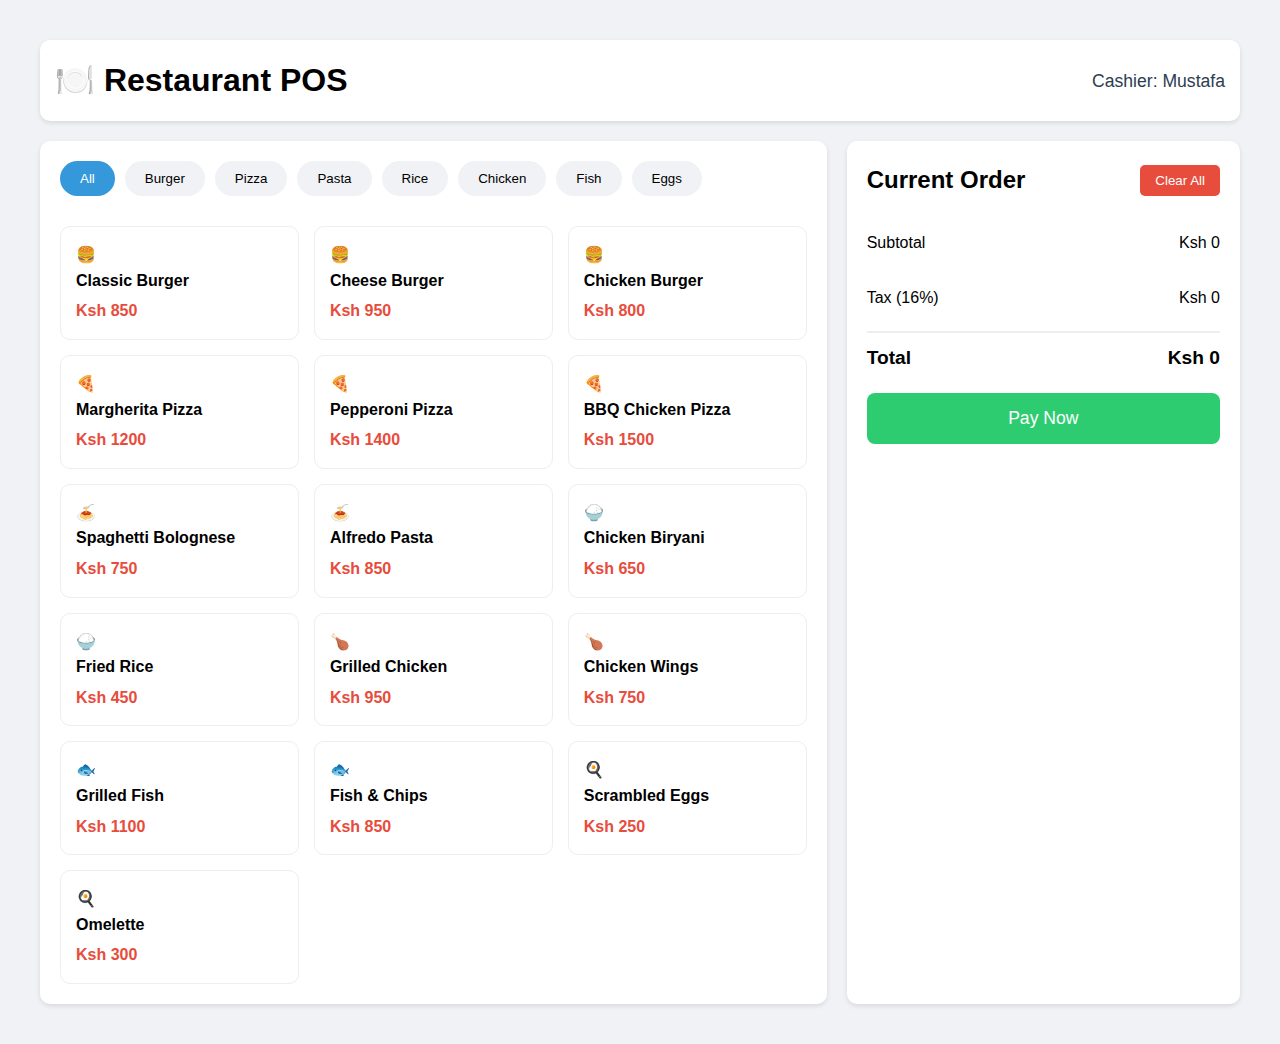
==== cashier/index.html @ 1b809625 "resturent" ====
<!DOCTYPE html>
<html lang="en">

<head>
  <meta charset="UTF-8">
  <meta name="viewport" content="width=device-width, initial-scale=1.0">
  <title>Restaurant POS System</title>
  <link rel="stylesheet" href="css/styles.css">
</head>

<body>
  <div class="container">
    <header>
      <div class="logo">
        <h1>🍽️ Restaurant POS</h1>
      </div>
      <div class="user-info">
        <span>Cashier: Mustafa</span>
      </div>
    </header>

    <div class="main-content">
      <div class="menu-section">
        <div class="categories">
          <button class="category-btn active">All</button>
          <button class="category-btn">Burger</button>
          <button class="category-btn">Pizza</button>
          <button class="category-btn">Pasta</button>
          <button class="category-btn">Rice</button>
          <button class="category-btn">Chicken</button>
          <button class="category-btn">Fish</button>
          <button class="category-btn">Eggs</button>
        </div>

        <div class="menu-grid">
          <!-- Menu items will be added by JavaScript -->
        </div>
      </div>

      <div class="order-section">
        <div class="order-header">
          <h2>Current Order</h2>
          <button class="clear-btn" onclick="clearOrder()">Clear All</button>
        </div>

        <div class="order-items" id="order-items">
          <!-- Order items will be added here -->
        </div>

        <div class="order-summary">
          <div class="subtotal">
            <span>Subtotal</span>
            <span>Ksh <span id="subtotal">0</span></span>
          </div>
          <div class="tax">
            <span>Tax (16%)</span>
            <span>Ksh <span id="tax">0</span></span>
          </div>
          <div class="total">
            <span>Total</span>
            <span>Ksh <span id="total">0</span></span>
          </div>
          <button class="pay-btn" onclick="processPayment()">Pay Now</button>
        </div>
      </div>
    </div>
  </div>

  <!-- Sale Complete Modal -->
  <div id="sale-modal" class="modal">
    <div class="modal-content">
      <h2>Sale Complete!</h2>
      <p id="modal-total"></p>
    </div>
  </div>

  <script src="js/script.js"></script>
</body>

</html>
---- cashier/css/styles.css ----
/* Reset */
* {
  margin: 0;
  padding: 0;
  box-sizing: border-box;
}

/* Basic Styles */
body {
  font-family: 'Segoe UI', Tahoma, Geneva, Verdana, sans-serif;
  line-height: 1.6;
  padding: 20px;
  background-color: #f0f2f5;
}

.container {
  max-width: 1400px;
  margin: 0 auto;
  padding: 20px;
}

header {
  display: flex;
  justify-content: space-between;
  align-items: center;
  padding: 15px;
  background: white;
  border-radius: 10px;
  margin-bottom: 20px;
  box-shadow: 0 2px 5px rgba(0, 0, 0, 0.1);
}

.user-info {
  font-size: 1.1em;
  color: #2c3e50;
}

.main-content {
  display: grid;
  grid-template-columns: 2fr 1fr;
  gap: 20px;
}

.menu-section {
  background: white;
  border-radius: 10px;
  padding: 20px;
  box-shadow: 0 2px 5px rgba(0, 0, 0, 0.1);
}

.categories {
  display: flex;
  gap: 10px;
  margin-bottom: 20px;
  overflow-x: auto;
  padding-bottom: 10px;
}

.category-btn {
  padding: 10px 20px;
  border: none;
  border-radius: 20px;
  background: #f0f2f5;
  cursor: pointer;
  white-space: nowrap;
  transition: all 0.3s ease;
}

.category-btn.active {
  background: #3498db;
  color: white;
}

.menu-grid {
  display: grid;
  grid-template-columns: repeat(auto-fill, minmax(180px, 1fr));
  gap: 15px;
}

.menu-item {
  background: white;
  border: 1px solid #eee;
  border-radius: 10px;
  padding: 15px;
  cursor: pointer;
  transition: all 0.3s ease;
}

.menu-item:hover {
  transform: translateY(-3px);
  box-shadow: 0 5px 15px rgba(0, 0, 0, 0.1);
}

.menu-item img {
  width: 100%;
  height: 120px;
  object-fit: cover;
  border-radius: 8px;
  margin-bottom: 10px;
}

.item-name {
  font-weight: 600;
  margin-bottom: 5px;
}

.item-price {
  color: #e74c3c;
  font-weight: bold;
}

.order-section {
  background: white;
  border-radius: 10px;
  padding: 20px;
  box-shadow: 0 2px 5px rgba(0, 0, 0, 0.1);
}

.order-header {
  display: flex;
  justify-content: space-between;
  align-items: center;
  margin-bottom: 20px;
}

.clear-btn {
  padding: 8px 15px;
  border: none;
  border-radius: 5px;
  background: #e74c3c;
  color: white;
  cursor: pointer;
}

.order-items {
  margin-bottom: 20px;
}

.order-item {
  display: flex;
  justify-content: space-between;
  align-items: center;
  padding: 10px;
  border-bottom: 1px solid #eee;
}

.order-summary>div {
  display: flex;
  justify-content: space-between;
  margin-bottom: 10px;
  padding: 10px 0;
}

.total {
  font-size: 1.2em;
  font-weight: bold;
  border-top: 2px solid #eee;
  padding-top: 10px;
}

.pay-btn {
  width: 100%;
  padding: 15px;
  background: #2ecc71;
  color: white;
  border: none;
  border-radius: 8px;
  font-size: 1.1em;
  cursor: pointer;
  transition: all 0.3s ease;
}

.pay-btn:hover {
  background: #27ae60;
}

.modal {
  display: none;
  position: fixed;
  top: 20px;
  left: 50%;
  transform: translateX(-50%);
  z-index: 1000;
}

.modal-content {
  background: #2ecc71;
  color: white;
  padding: 20px 40px;
  border-radius: 10px;
  text-align: center;
  animation: slideDown 0.3s ease;
}

@keyframes slideDown {
  from {
    transform: translateY(-100px);
    opacity: 0;
  }

  to {
    transform: translateY(0);
    opacity: 1;
  }
}

/* Responsive */
@media (max-width: 768px) {
  .products {
    grid-template-columns: repeat(2, 1fr);
  }
}

@media (max-width: 480px) {
  .products {
    grid-template-columns: 1fr;
  }
}
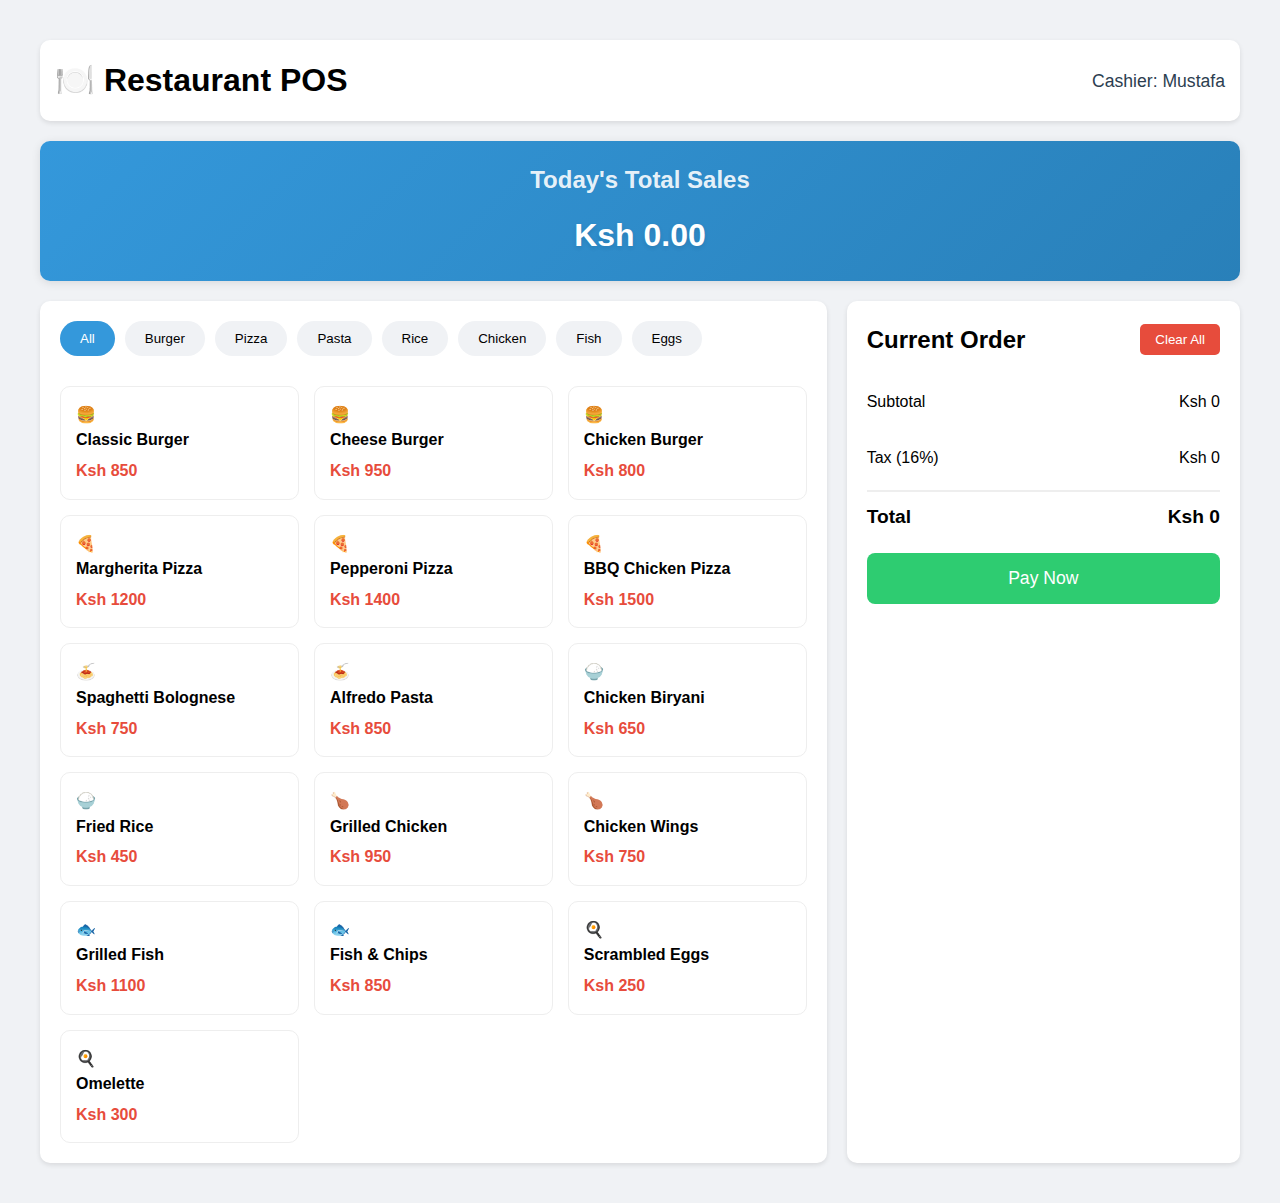
==== commit 90984048: "uodated total" ====
--- a/cashier/index.html
+++ b/cashier/index.html
@@ -18,6 +18,15 @@
         <span>Cashier: Mustafa</span>
       </div>
     </header>
+
+    <div class="daily-sales">
+      <div class="sales-info">
+        <h2>Today's Total Sales</h2>
+        <div class="amount">
+          Ksh <span id="daily-total">0.00</span>
+        </div>
+      </div>
+    </div>
 
     <div class="main-content">
       <div class="menu-section">
--- a/cashier/css/styles.css
+++ b/cashier/css/styles.css
@@ -215,4 +215,49 @@
   .products {
     grid-template-columns: 1fr;
   }
+}
+
+/* Add these styles for daily sales */
+.daily-sales {
+  background: linear-gradient(135deg, #3498db, #2980b9);
+  color: white;
+  padding: 20px;
+  border-radius: 10px;
+  margin-bottom: 20px;
+  box-shadow: 0 2px 10px rgba(0, 0, 0, 0.1);
+}
+
+.sales-info {
+  text-align: center;
+}
+
+.sales-info h2 {
+  font-size: 1.5em;
+  margin-bottom: 10px;
+  color: rgba(255, 255, 255, 0.9);
+}
+
+.amount {
+  font-size: 2em;
+  font-weight: bold;
+  text-shadow: 0 2px 4px rgba(0, 0, 0, 0.1);
+}
+
+/* Add animation for amount updates */
+@keyframes highlight {
+  0% {
+    transform: scale(1);
+  }
+
+  50% {
+    transform: scale(1.1);
+  }
+
+  100% {
+    transform: scale(1);
+  }
+}
+
+.amount.highlight {
+  animation: highlight 0.3s ease-in-out;
 }